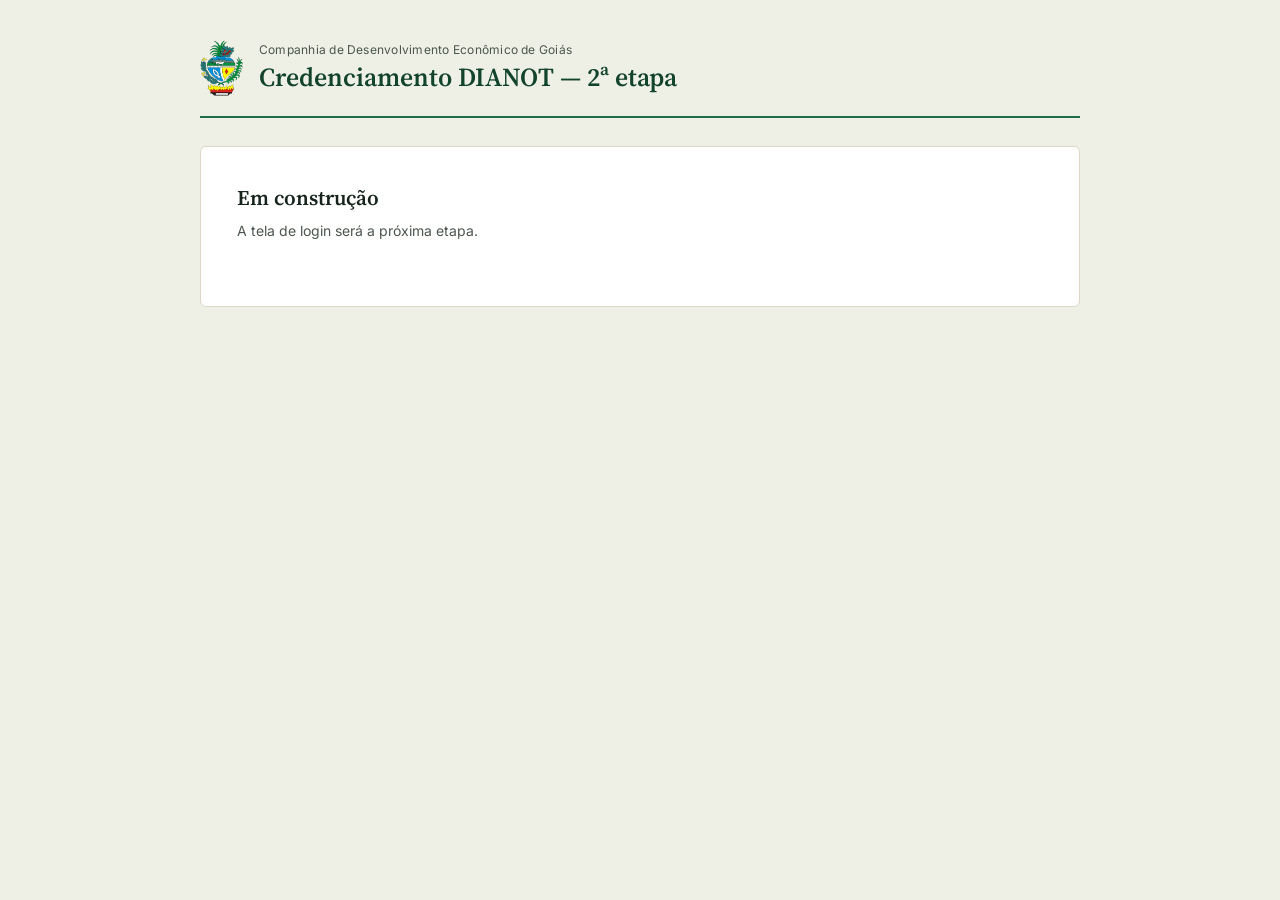
==== frontend/index.html @ d8560cd8 "Base do projeto Credenciamento DIANOT 2ª etapa" ====
<!DOCTYPE html>
<html lang="pt-BR">
<head>
  <meta charset="UTF-8">
  <meta name="viewport" content="width=device-width, initial-scale=1.0">
  <title>Credenciamento DIANOT 2ª etapa — CODEGO</title>
  <link rel="stylesheet" href="css/style.css">
</head>
<body>
  <div class="page">
    <header class="letterhead">
      <a class="letterhead__home" href="index.html"><img class="letterhead__mark" src="assets/brasao_codego.png" alt="CODEGO"></a>
      <div class="letterhead__text">
        <p class="letterhead__org">Companhia de Desenvolvimento Econômico de Goiás</p>
        <h1 class="letterhead__title">Credenciamento DIANOT — 2ª etapa</h1>
      </div>
    </header>
    <main class="card">
      <div class="card__intro">
        <h2 class="card__title">Em construção</h2>
        <p class="card__desc">A tela de login será a próxima etapa.</p>
      </div>
    </main>
  </div>
</body>
</html>
---- frontend/css/style.css ----
@import url('https://fonts.googleapis.com/css2?family=Source+Serif+4:opsz,wght@8..60,500;8..60,600&family=Inter:wght@400;500;600&display=swap');

:root {
  --ink: #16241c;
  --ink-soft: #4b564d;
  --primary: #1f6d46;
  --primary-dark: #12432b;
  --gold: #b4872f;
  --gold-dark: #7c5c1f;
  --paper: #eef0e6;
  --surface: #ffffff;
  --border: #ddd7c8;
  --border-strong: #c7bfa9;
  --danger: #a3271e;
  --radius: 6px;
  --font-serif: "Source Serif 4", Georgia, serif;
  --font-sans: "Inter", -apple-system, BlinkMacSystemFont, "Segoe UI", sans-serif;
}

* {
  box-sizing: border-box;
}

body {
  margin: 0;
  background: var(--paper);
  color: var(--ink);
  font-family: var(--font-sans);
  -webkit-font-smoothing: antialiased;
}

.page {
  max-width: 920px;
  margin: 0 auto;
  padding: 40px 20px 80px;
}

/* Letterhead */

.letterhead {
  display: flex;
  align-items: center;
  gap: 16px;
  padding-bottom: 20px;
  margin-bottom: 28px;
  border-bottom: 2px solid var(--primary);
}

.letterhead__mark {
  flex-shrink: 0;
  height: 56px;
  width: auto;
}

/* Brasão clicável: volta para a tela inicial */
.letterhead__home {
  display: flex;
  flex-shrink: 0;
  border-radius: 4px;
  transition: opacity 0.15s;
}

.letterhead__home:hover {
  opacity: 0.8;
}

.letterhead__home:focus-visible {
  outline: 2px solid var(--primary);
  outline-offset: 4px;
}

.letterhead__org {
  margin: 0 0 2px;
  font-size: 12px;
  letter-spacing: 0.02em;
  color: var(--ink-soft);
}

.letterhead__title {
  margin: 0;
  font-family: var(--font-serif);
  font-weight: 600;
  font-size: 26px;
  color: var(--primary-dark);
}

/* Stepper */

.stepper {
  display: flex;
  list-style: none;
  margin: 0 0 32px;
  padding: 0;
  gap: 4px;
}

.stepper__item {
  flex: 1;
  display: flex;
  align-items: center;
  gap: 8px;
  padding: 10px 4px;
  border-bottom: 3px solid var(--border);
  color: var(--ink-soft);
  font-size: 13px;
}

.stepper__item--current {
  border-bottom-color: var(--primary);
  color: var(--primary-dark);
}

.stepper__index {
  display: inline-flex;
  align-items: center;
  justify-content: center;
  width: 20px;
  height: 20px;
  border-radius: 50%;
  border: 1px solid var(--border-strong);
  font-size: 11px;
  flex-shrink: 0;
}

.stepper__item--current .stepper__index {
  background: var(--primary);
  border-color: var(--primary);
  color: var(--surface);
}

.stepper__item--done {
  border-bottom-color: var(--primary);
  color: var(--primary-dark);
}

.stepper__item--done .stepper__index {
  background: var(--surface);
  border-color: var(--primary);
  color: var(--primary);
}

/* Card */

.card {
  background: var(--surface);
  border: 1px solid var(--border);
  border-radius: var(--radius);
  padding: 36px;
}

.card__title {
  font-family: var(--font-serif);
  font-weight: 600;
  font-size: 21px;
  margin: 0 0 8px;
  color: var(--ink);
}

.card__desc {
  margin: 0 0 28px;
  color: var(--ink-soft);
  font-size: 14px;
  line-height: 1.6;
  max-width: 56ch;
}

/* Form fields */

/* Seções do formulário */

.section-title {
  font-family: var(--font-serif);
  font-weight: 600;
  font-size: 15px;
  color: var(--ink);
  margin: 32px 0 4px;
  padding-top: 20px;
  border-top: 1px solid var(--border);
}

.field + .section-title,
.checkbox-group + .field .section-title {
  margin-top: 32px;
}

.section-desc {
  margin: 0 0 14px;
  font-size: 13px;
  color: var(--ink-soft);
}

/* Select e textarea */

select,
textarea {
  width: 100%;
  padding: 10px 12px;
  font-size: 14px;
  font-family: var(--font-sans);
  color: var(--ink);
  background: var(--surface);
  border: 1px solid var(--border-strong);
  border-radius: var(--radius);
}

select {
  appearance: none;
  background-image: url("data:image/svg+xml;utf8,<svg xmlns='http://www.w3.org/2000/svg' viewBox='0 0 20 20' fill='%234b564d'><path d='M5.25 7.5L10 12.25L14.75 7.5H5.25Z'/></svg>");
  background-repeat: no-repeat;
  background-position: right 12px center;
  padding-right: 36px;
}

textarea {
  resize: vertical;
  min-height: 150px;
  font-family: var(--font-sans);
}

select:focus-visible,
textarea:focus-visible {
  outline: 2px solid var(--primary);
  outline-offset: 1px;
  border-color: var(--primary);
}

/* Checkboxes de solicitações */

.checkbox-group {
  display: flex;
  flex-direction: column;
  gap: 10px;
  margin-bottom: 8px;
}

.checkbox-item {
  display: flex;
  align-items: flex-start;
  gap: 10px;
  font-size: 14px;
  color: var(--ink);
  line-height: 1.5;
  cursor: pointer;
}

.checkbox-item input[type="checkbox"] {
  flex-shrink: 0;
  margin-top: 3px;
  width: 16px;
  height: 16px;
  accent-color: var(--primary);
  cursor: pointer;
}

.field {
  margin-bottom: 20px;
}

.field-row {
  display: grid;
  grid-template-columns: 1fr 1fr;
  gap: 20px;
}

label {
  display: block;
  font-size: 13px;
  font-weight: 500;
  color: var(--ink);
  margin-bottom: 6px;
}

input[type="text"],
input[type="email"],
input[type="tel"],
input[type="number"],
input[type="month"],
input[type="date"] {
  width: 100%;
  padding: 10px 12px;
  font-size: 14px;
  font-family: var(--font-sans);
  color: var(--ink);
  background: var(--surface);
  border: 1px solid var(--border-strong);
  border-radius: var(--radius);
}

input:focus-visible {
  outline: 2px solid var(--primary);
  outline-offset: 1px;
  border-color: var(--primary);
}

.field--invalid input {
  border-color: var(--danger);
}

.field__error {
  margin: 6px 0 0;
  font-size: 12px;
  color: var(--danger);
  min-height: 14px;
}

.field__hint {
  margin: 6px 0 0;
  font-size: 12px;
  font-style: italic;
  color: var(--ink-soft);
}

.field__hint--ok {
  color: var(--primary-dark);
  font-style: normal;
}

.field__hint--warn {
  color: var(--gold-dark);
  font-style: normal;
}

.field__with-toggle {
  display: flex;
  gap: 10px;
  align-items: stretch;
}

.field__with-toggle input {
  flex: 1;
}

.doc-toggle {
  display: flex;
  border: 1px solid var(--border-strong);
  border-radius: var(--radius);
  overflow: hidden;
  flex-shrink: 0;
}

.doc-toggle__btn {
  border: none;
  background: var(--surface);
  color: var(--ink-soft);
  font-family: var(--font-sans);
  font-size: 13px;
  padding: 0 14px;
  cursor: pointer;
}

.doc-toggle__btn.is-active {
  background: var(--primary);
  color: var(--surface);
}

.doc-toggle__btn:focus-visible {
  outline: 2px solid var(--primary);
  outline-offset: -2px;
}

/* Footer / submit */

.card__footer {
  display: flex;
  align-items: center;
  justify-content: space-between;
  gap: 20px;
  margin-top: 32px;
  padding-top: 20px;
  border-top: 1px solid var(--border);
}

.card__footer-note {
  margin: 0;
  font-size: 12px;
  color: var(--ink-soft);
  max-width: 34ch;
}

.btn-primary {
  flex-shrink: 0;
  background: var(--primary);
  color: var(--surface);
  border: none;
  border-radius: var(--radius);
  padding: 12px 22px;
  font-family: var(--font-sans);
  font-size: 14px;
  font-weight: 600;
  cursor: pointer;
  transition: background 0.15s ease;
}

.btn-primary:hover {
  background: var(--primary-dark);
}

.btn-primary:focus-visible {
  outline: 2px solid var(--gold);
  outline-offset: 2px;
}

/* Responsive */

/* Lista de tipos de documento (página inicial) */

.doc-list {
  list-style: none;
  margin: 0;
  padding: 0;
  display: flex;
  flex-direction: column;
  gap: 10px;
}

.doc-list__link {
  display: block;
  padding: 16px 18px;
  border: 1px solid var(--border-strong);
  border-radius: var(--radius);
  text-decoration: none;
  transition: border-color 0.15s ease, background 0.15s ease;
}

.doc-list__link:hover {
  border-color: var(--primary);
  background: #f7f8f4;
}

.doc-list__tag {
  display: block;
  font-size: 12px;
  font-weight: 600;
  color: var(--gold-dark);
  text-transform: uppercase;
  letter-spacing: 0.03em;
  margin-bottom: 4px;
}

.doc-list__title {
  display: block;
  font-family: var(--font-serif);
  font-size: 16px;
  font-weight: 600;
  color: var(--ink);
}

/* Upload de arquivo */

.file-drop {
  display: flex;
  flex-direction: column;
  gap: 8px;
  align-items: flex-start;
  padding: 20px;
  border: 1.5px dashed var(--border-strong);
  border-radius: var(--radius);
  background: var(--paper);
}

.file-drop input[type="file"] {
  font-size: 13px;
  font-family: var(--font-sans);
}

.file-drop__hint {
  font-size: 12px;
  color: var(--ink-soft);
  margin: 0;
}

.file-drop__selected {
  font-size: 13px;
  color: var(--primary-dark);
  font-weight: 600;
  margin: 0;
}

/* Card de protocolo localizado */

.processo-info {
  display: flex;
  justify-content: space-between;
  align-items: center;
  gap: 12px;
  padding: 14px 16px;
  border: 1px solid var(--border);
  border-radius: var(--radius);
  background: var(--paper);
  margin-bottom: 24px;
  font-size: 13px;
}

.processo-info[hidden] {
  display: none;
}

.processo-info__label {
  color: var(--ink-soft);
}

.processo-info__valor {
  font-weight: 600;
  color: var(--ink);
}

.processo-info__status {
  padding: 3px 10px;
  border-radius: 999px;
  font-size: 11px;
  font-weight: 600;
  text-transform: uppercase;
  background: #eef0e6;
  color: var(--ink-soft);
}

.processo-info__status--assinado {
  background: #e3efe8;
  color: var(--primary-dark);
}

/* Recibo eletrônico */

.recibo {
  border: 1px solid var(--border);
  border-radius: var(--radius);
  overflow: hidden;
}

.recibo__cabecalho {
  padding: 18px 22px;
  background: var(--primary);
  color: var(--surface);
}

.recibo__selo {
  font-size: 12px;
  letter-spacing: 0.04em;
  text-transform: uppercase;
  opacity: 0.85;
  margin: 0 0 2px;
}

.recibo__protocolo {
  font-family: var(--font-serif);
  font-size: 20px;
  font-weight: 600;
  margin: 0;
}

.recibo__corpo {
  padding: 20px 22px;
}

.recibo__linha {
  display: flex;
  justify-content: space-between;
  gap: 16px;
  padding: 10px 0;
  border-bottom: 1px solid var(--border);
  font-size: 13px;
}

.recibo__linha:last-of-type {
  border-bottom: none;
}

.recibo__linha-label {
  color: var(--ink-soft);
  flex-shrink: 0;
}

.recibo__linha-valor {
  color: var(--ink);
  font-weight: 600;
  text-align: right;
}

.recibo__declaracao {
  margin: 18px 0 0;
  padding: 14px 16px;
  background: var(--paper);
  border-left: 3px solid var(--gold);
  font-size: 13px;
  line-height: 1.6;
  color: var(--ink);
  font-style: italic;
}

.recibo__arquivos {
  margin: 14px 0 0;
  padding: 0;
  list-style: none;
  font-size: 12px;
  color: var(--ink-soft);
}

.recibo__arquivos li {
  padding: 4px 0;
}

@media print {
  .letterhead, .stepper, .card__intro, form, .card__footer, .feedback__actions {
    display: none !important;
  }
  body {
    background: var(--surface);
  }
  .card {
    border: none;
    padding: 0;
  }
}

/* Mensagens e anexos */

.mensagem-item {
  padding: 14px 16px;
  border: 1px solid var(--border);
  border-radius: var(--radius);
  margin-bottom: 10px;
}

.mensagem-item__cabecalho {
  display: flex;
  justify-content: space-between;
  gap: 10px;
  margin-bottom: 6px;
  font-size: 13px;
}

.mensagem-item__assunto {
  font-weight: 600;
  color: var(--ink);
}

.mensagem-item__data {
  color: var(--ink-soft);
  flex-shrink: 0;
}

.mensagem-item__remetente {
  font-size: 12px;
  color: var(--ink-soft);
  margin: 0 0 8px;
}

.mensagem-item__conteudo {
  font-size: 13px;
  color: var(--ink);
  line-height: 1.5;
  white-space: pre-line;
}

.mensagem-item__anexos {
  margin-top: 8px;
  font-size: 12px;
  color: var(--primary-dark);
}

.mensagem-item__anexos span {
  display: inline-block;
  margin-right: 10px;
}

/* Feedback (sucesso / erro do envio) */

.feedback {
  margin-top: 24px;
  padding: 16px 18px;
  border-radius: var(--radius);
  font-size: 14px;
  line-height: 1.6;
}

.feedback--success {
  background: #eaf3ec;
  border: 1px solid var(--primary);
  color: var(--primary-dark);
}

.feedback--error {
  background: #f7eceb;
  border: 1px solid var(--danger);
  color: var(--danger);
}

.feedback__title {
  font-weight: 600;
  margin: 0 0 6px;
}

.feedback__protocolo {
  font-family: ui-monospace, "SFMono-Regular", Consolas, monospace;
  font-size: 13px;
  color: var(--ink-soft);
  margin: 4px 0 12px;
}

.feedback__actions {
  display: flex;
  flex-wrap: wrap;
  gap: 10px;
}

.feedback__link {
  display: inline-block;
  color: var(--surface);
  background: var(--primary);
  text-decoration: none;
  font-weight: 600;
  font-size: 13px;
  padding: 9px 16px;
  border-radius: var(--radius);
}

.feedback__link:hover {
  background: var(--primary-dark);
}

.feedback__link--secondary {
  background: transparent;
  color: var(--primary-dark);
  border: 1px solid var(--primary);
}

.feedback__link--secondary:hover {
  background: #e3efe8;
}

.feedback__email-status {
  font-size: 13px;
  margin: 8px 0;
}

.feedback__email-status--ok {
  color: var(--primary-dark);
}

.feedback__email-status--warn {
  color: var(--gold-dark);
}

.feedback__email-status code {
  display: block;
  margin-top: 4px;
  font-size: 11px;
  color: var(--danger);
  word-break: break-word;
}

.btn-primary[disabled] {
  opacity: 0.6;
  cursor: not-allowed;
}

@media (max-width: 560px) {
  .field-row {
    grid-template-columns: 1fr;
  }

  .stepper__label {
    display: none;
  }

  .card {
    padding: 24px;
  }

  .card__footer {
    flex-direction: column;
    align-items: stretch;
  }

  .btn-primary {
    width: 100%;
  }
}

@media (prefers-reduced-motion: reduce) {
  .btn-primary {
    transition: none;
  }
}

/* Campos que aparecem/somem conforme uma resposta Sim/Não (MCE) */

.field[hidden] {
  display: none;
}

textarea.textarea--compact {
  min-height: 84px;
}

.field--invalid select,
.field--invalid textarea {
  border-color: var(--danger);
}

/* Linhas de CNAE (Anexo III) */

.cnae-list {
  display: flex;
  flex-direction: column;
  gap: 8px;
  margin-bottom: 4px;
}

.cnae-row {
  display: grid;
  grid-template-columns: 22px 150px 1fr;
  gap: 10px;
  align-items: center;
}

.cnae-row__index {
  font-size: 13px;
  color: var(--ink-soft);
  text-align: right;
}

/* Cronograma Físico da Obra (Anexo V — CFO) */

.cronograma {
  overflow-x: auto;
  border: 1px solid var(--border);
  border-radius: var(--radius);
  margin-bottom: 10px;
}

.cronograma__vazio {
  margin: 0;
  padding: 18px;
  font-size: 13px;
  color: var(--ink-soft);
  text-align: center;
}

.cronograma table {
  border-collapse: collapse;
  font-size: 13px;
  min-width: 100%;
}

.cronograma th,
.cronograma td {
  border-bottom: 1px solid var(--border);
  padding: 6px;
  text-align: center;
  white-space: nowrap;
}

.cronograma th {
  font-weight: 600;
  background: var(--paper);
}

.cronograma th small {
  display: block;
  font-weight: 400;
  color: var(--ink-soft);
}

.cronograma th.cronograma__servico,
.cronograma td.cronograma__servico {
  position: sticky;
  left: 0;
  z-index: 1;
  text-align: left;
  background: var(--surface);
  min-width: 190px;
}

.cronograma th.cronograma__servico {
  background: var(--paper);
}

.cronograma input[type="text"],
.cronograma input[type="number"] {
  padding: 6px 8px;
  font-size: 13px;
}

.cronograma input[type="number"] {
  width: 64px;
  text-align: right;
}

.cronograma__total {
  font-weight: 600;
  min-width: 64px;
}

.cronograma__total--ok {
  color: var(--primary-dark);
}

.cronograma__total--erro {
  color: var(--danger);
}

.btn-secondary {
  background: transparent;
  color: var(--primary);
  border: 1px solid var(--primary);
  border-radius: var(--radius);
  padding: 8px 14px;
  font-family: var(--font-sans);
  font-size: 13px;
  font-weight: 600;
  cursor: pointer;
}

.btn-secondary:hover {
  background: var(--paper);
}

.btn-remover {
  background: none;
  border: none;
  color: var(--danger);
  font-size: 18px;
  line-height: 1;
  cursor: pointer;
  padding: 4px 6px;
}

@media (max-width: 600px) {
  .cnae-row {
    grid-template-columns: 22px 1fr;
  }

  .cnae-row__descricao {
    grid-column: 2;
  }
}

/* Subseções numeradas (MCE) */

.subsection-title {
  font-size: 14px;
  font-weight: 600;
  color: var(--primary-dark);
  margin: 22px 0 10px;
}
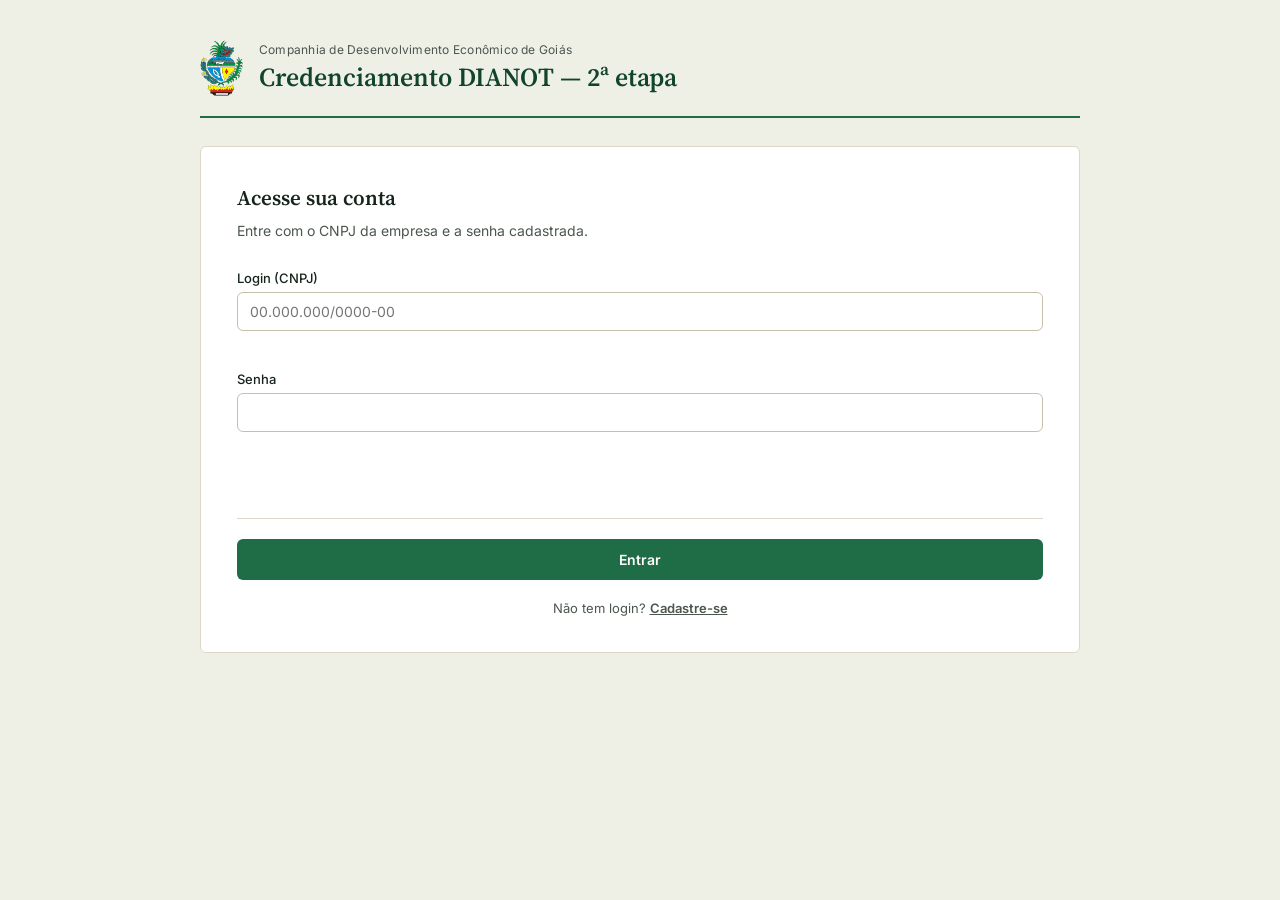
==== commit fa9979fe: "telas de login e cadastro com JWT e reCAPTCHA" ====
--- a/frontend/index.html
+++ b/frontend/index.html
@@ -3,13 +3,14 @@
 <head>
   <meta charset="UTF-8">
   <meta name="viewport" content="width=device-width, initial-scale=1.0">
-  <title>Credenciamento DIANOT 2ª etapa — CODEGO</title>
+  <title>Entrar — Credenciamento DIANOT</title>
   <link rel="stylesheet" href="css/style.css">
+  <script src="js/config.js"></script>
 </head>
 <body>
   <div class="page">
     <header class="letterhead">
-      <a class="letterhead__home" href="index.html"><img class="letterhead__mark" src="assets/brasao_codego.png" alt="CODEGO"></a>
+      <a class="letterhead__home" href="index.html" title="Voltar para a tela inicial"><img class="letterhead__mark" src="assets/brasao_codego.png" alt="CODEGO"></a>
       <div class="letterhead__text">
         <p class="letterhead__org">Companhia de Desenvolvimento Econômico de Goiás</p>
         <h1 class="letterhead__title">Credenciamento DIANOT — 2ª etapa</h1>
@@ -17,10 +18,38 @@
     </header>
     <main class="card">
       <div class="card__intro">
-        <h2 class="card__title">Em construção</h2>
-        <p class="card__desc">A tela de login será a próxima etapa.</p>
+        <h2 class="card__title">Acesse sua conta</h2>
+        <p class="card__desc">Entre com o CNPJ da empresa e a senha cadastrada.</p>
       </div>
+
+      <form id="form-login" novalidate>
+        <div class="field">
+          <label for="cnpj">Login (CNPJ)</label>
+          <input type="text" id="cnpj" name="cnpj" inputmode="numeric" autocomplete="username" maxlength="18" placeholder="00.000.000/0000-00">
+          <p class="field__error" data-error-for="cnpj"></p>
+        </div>
+
+        <div class="field">
+          <label for="senha">Senha</label>
+          <input type="password" id="senha" name="senha" autocomplete="current-password" maxlength="72">
+          <p class="field__error" data-error-for="senha"></p>
+        </div>
+
+        <div class="field">
+          <div id="recaptcha"></div>
+          <p class="field__error" data-error-for="recaptcha"></p>
+        </div>
+
+        <div class="feedback feedback--error" id="feedback" hidden></div>
+
+        <div class="card__footer card__footer--stack">
+          <button type="submit" class="btn-primary" id="btn-enviar">Entrar</button>
+          <p class="card__footer-note">Não tem login? <a href="cadastro.html">Cadastre-se</a></p>
+        </div>
+      </form>
     </main>
   </div>
+  <script src="js/auth.js"></script>
+  <script>CodegoAuth.iniciarLogin();</script>
 </body>
 </html>
--- a/frontend/css/style.css
+++ b/frontend/css/style.css
@@ -272,6 +272,7 @@
 
 input[type="text"],
 input[type="email"],
+input[type="password"],
 input[type="tel"],
 input[type="number"],
 input[type="month"],
@@ -944,3 +945,10 @@
   color: var(--primary-dark);
   margin: 22px 0 10px;
 }
+
+/* Links dentro do rodapé do card (login/cadastro) */
+.card__footer-note a { color: inherit; font-weight: 600; }
+
+/* Rodapé empilhado: botão em cima, link embaixo (tela de login) */
+.card__footer--stack { flex-direction: column; align-items: stretch; text-align: center; }
+.card__footer--stack .card__footer-note { max-width: none; font-size: 13px; }
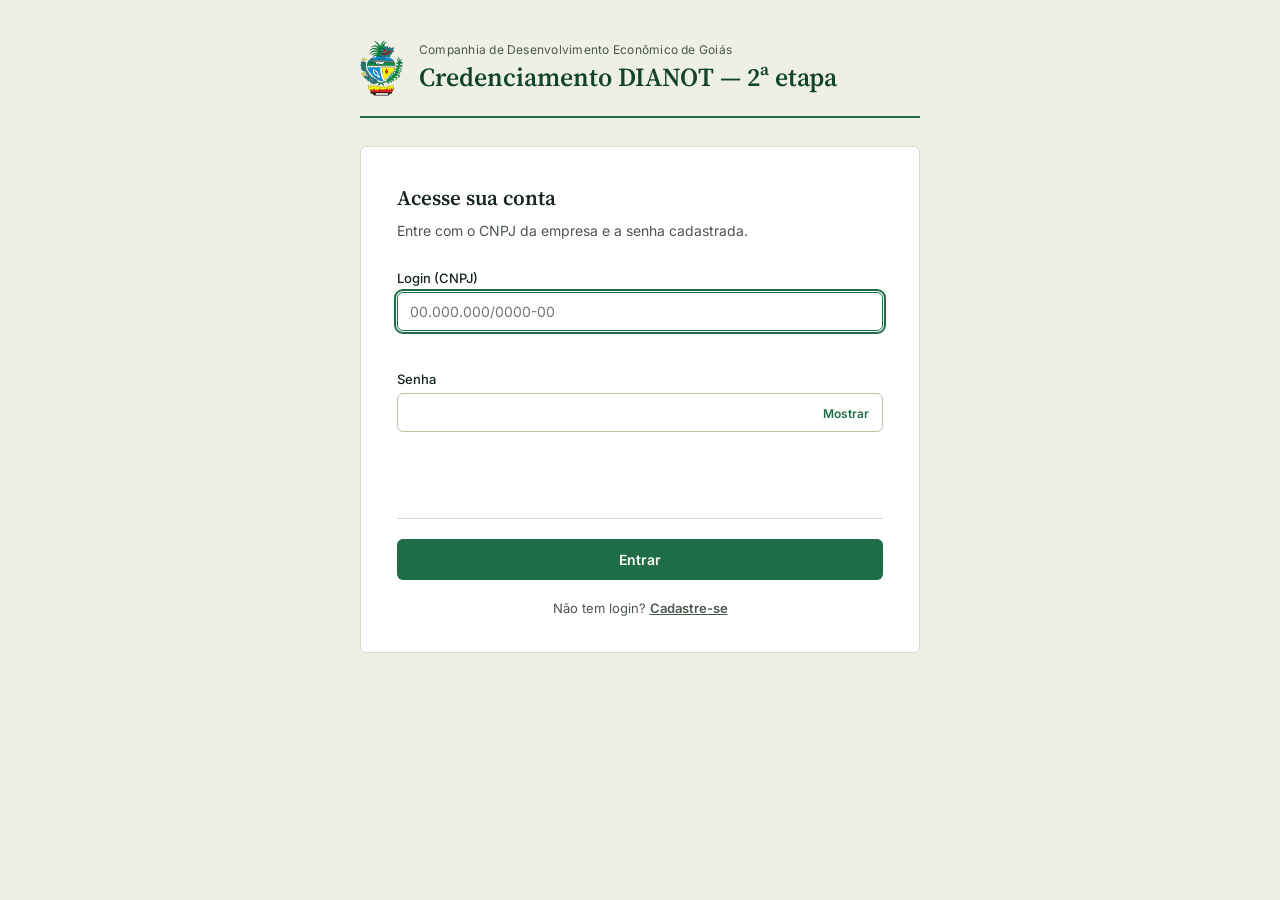
==== commit 24454f99: "melhorias de UX nas telas de login, cadastro e formulário - erros por campo destacados (borda, aria-" ====
--- a/frontend/index.html
+++ b/frontend/index.html
@@ -16,7 +16,7 @@
         <h1 class="letterhead__title">Credenciamento DIANOT — 2ª etapa</h1>
       </div>
     </header>
-    <main class="card">
+    <main class="card card--narrow">
       <div class="card__intro">
         <h2 class="card__title">Acesse sua conta</h2>
         <p class="card__desc">Entre com o CNPJ da empresa e a senha cadastrada.</p>
@@ -25,7 +25,7 @@
       <form id="form-login" novalidate>
         <div class="field">
           <label for="cnpj">Login (CNPJ)</label>
-          <input type="text" id="cnpj" name="cnpj" inputmode="numeric" autocomplete="username" maxlength="18" placeholder="00.000.000/0000-00">
+          <input type="text" id="cnpj" name="cnpj" inputmode="numeric" autocomplete="username" maxlength="18" placeholder="00.000.000/0000-00" autofocus>
           <p class="field__error" data-error-for="cnpj"></p>
         </div>
 
@@ -40,7 +40,7 @@
           <p class="field__error" data-error-for="recaptcha"></p>
         </div>
 
-        <div class="feedback feedback--error" id="feedback" hidden></div>
+        <div class="feedback feedback--error" id="feedback" role="alert" hidden></div>
 
         <div class="card__footer card__footer--stack">
           <button type="submit" class="btn-primary" id="btn-enviar">Entrar</button>
@@ -49,6 +49,7 @@
       </form>
     </main>
   </div>
+  <script src="js/form.js"></script>
   <script src="js/auth.js"></script>
   <script>CodegoAuth.iniciarLogin();</script>
 </body>
--- a/frontend/css/style.css
+++ b/frontend/css/style.css
@@ -952,3 +952,159 @@
 /* Rodapé empilhado: botão em cima, link embaixo (tela de login) */
 .card__footer--stack { flex-direction: column; align-items: stretch; text-align: center; }
 .card__footer--stack .card__footer-note { max-width: none; font-size: 13px; }
+
+/* ------------------------------------------------------------------ */
+/* Interação: resposta ao toque, estados e mensagens                   */
+/* ------------------------------------------------------------------ */
+
+:root {
+  --ease-out: cubic-bezier(0.23, 1, 0.32, 1);
+}
+
+/* Login e cadastro: página estreita (formulário curto, leitura direta) */
+.page:has(.card--narrow) {
+  max-width: 600px;
+}
+
+/* Campos: troca de borda suave; somente leitura com cara de não editável */
+input,
+select,
+textarea {
+  transition: border-color 150ms ease;
+}
+
+input[readonly] {
+  background: var(--paper);
+  color: var(--ink-soft);
+  cursor: default;
+}
+
+.field--invalid input:focus-visible,
+.field--invalid select:focus-visible,
+.field--invalid textarea:focus-visible {
+  outline-color: var(--danger);
+  border-color: var(--danger);
+}
+
+/* Botões: afundam levemente ao clicar (confirma que o clique foi recebido) */
+.btn-primary,
+.btn-secondary,
+.feedback__link,
+.doc-toggle__btn {
+  transition: transform 160ms var(--ease-out), background-color 150ms ease, color 150ms ease;
+}
+
+.btn-primary:active:not(:disabled),
+.btn-secondary:active:not(:disabled),
+.feedback__link:active {
+  transform: scale(0.97);
+}
+
+.doc-list__link {
+  transition: transform 160ms var(--ease-out), border-color 150ms ease, background-color 150ms ease;
+}
+
+.doc-list__link:active {
+  transform: scale(0.99);
+}
+
+.btn-secondary:focus-visible {
+  outline: 2px solid var(--gold);
+  outline-offset: 2px;
+}
+
+/* Botão ocupado ("Entrando…", "Salvando…"): continua legível e mostra que está trabalhando */
+.btn-primary[aria-busy="true"] {
+  opacity: 0.85;
+  cursor: progress;
+}
+
+.btn-primary[aria-busy="true"]::before {
+  content: "";
+  display: inline-block;
+  width: 12px;
+  height: 12px;
+  margin-right: 8px;
+  vertical-align: -1px;
+  border: 2px solid currentColor;
+  border-right-color: transparent;
+  border-radius: 50%;
+  animation: girar 600ms linear infinite;
+}
+
+@keyframes girar {
+  to {
+    transform: rotate(360deg);
+  }
+}
+
+/* Mensagens surgem com um leve deslize em vez de "pular" na tela */
+.feedback,
+#aviso-link {
+  transition: opacity 200ms var(--ease-out), transform 200ms var(--ease-out);
+}
+
+@starting-style {
+  .feedback,
+  #aviso-link {
+    opacity: 0;
+    transform: translateY(-4px);
+  }
+}
+
+/* Mostrar/ocultar senha */
+.field__password {
+  position: relative;
+}
+
+.field__password input {
+  padding-right: 80px;
+}
+
+.field__password-toggle {
+  position: absolute;
+  top: 50%;
+  right: 6px;
+  transform: translateY(-50%);
+  padding: 6px 8px;
+  border: none;
+  border-radius: 4px;
+  background: none;
+  color: var(--primary);
+  font-family: var(--font-sans);
+  font-size: 12px;
+  font-weight: 600;
+  cursor: pointer;
+  transition: background-color 150ms ease;
+}
+
+@media (hover: hover) and (pointer: fine) {
+  .field__password-toggle:hover {
+    background: var(--paper);
+  }
+}
+
+.field__password-toggle:focus-visible {
+  outline: 2px solid var(--primary);
+  outline-offset: 0;
+}
+
+@media (prefers-reduced-motion: reduce) {
+  .btn-primary:active:not(:disabled),
+  .btn-secondary:active:not(:disabled),
+  .feedback__link:active,
+  .doc-list__link:active {
+    transform: none;
+  }
+
+  .btn-primary[aria-busy="true"]::before {
+    animation-duration: 1.5s;
+  }
+
+  @starting-style {
+    .feedback,
+    #aviso-link {
+      transform: none;
+    }
+  }
+}
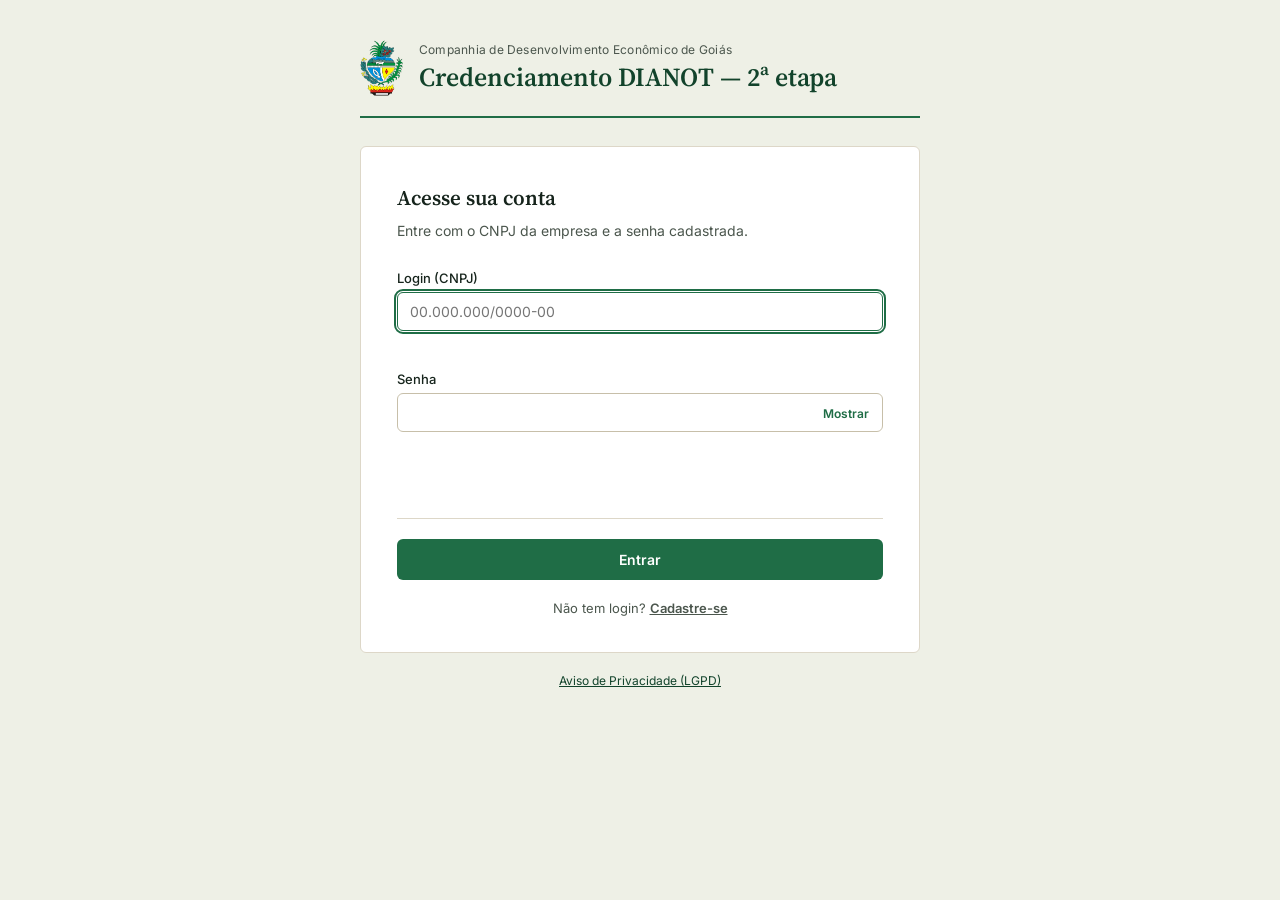
==== commit baf3ac42: "LGPD, ciência nos anexos, documentação complementar e página direta nos anexos - Aviso de Privacidad" ====
--- a/frontend/index.html
+++ b/frontend/index.html
@@ -48,9 +48,10 @@
         </div>
       </form>
     </main>
+    <p class="rodape-lgpd"><a href="privacidade.html" target="_blank" rel="noopener">Aviso de Privacidade (LGPD)</a></p>
   </div>
   <script src="js/form.js"></script>
   <script src="js/auth.js"></script>
-  <script>CodegoAuth.iniciarLogin();</script>
+  <script src="js/iniciar-login.js"></script>
 </body>
 </html>
--- a/frontend/css/style.css
+++ b/frontend/css/style.css
@@ -1039,14 +1039,12 @@
 }
 
 /* Mensagens surgem com um leve deslize em vez de "pular" na tela */
-.feedback,
-#aviso-link {
+.feedback {
   transition: opacity 200ms var(--ease-out), transform 200ms var(--ease-out);
 }
 
 @starting-style {
-  .feedback,
-  #aviso-link {
+  .feedback {
     opacity: 0;
     transform: translateY(-4px);
   }
@@ -1102,9 +1100,1223 @@
   }
 
   @starting-style {
-    .feedback,
-    #aviso-link {
+    .feedback {
       transform: none;
     }
   }
 }
+
+/* ------------------------------------------------------------------ */
+/* Documentos do Anexo II (upload)                                     */
+/* ------------------------------------------------------------------ */
+
+.visualmente-oculto {
+  position: absolute;
+  width: 1px;
+  height: 1px;
+  margin: -1px;
+  padding: 0;
+  overflow: hidden;
+  clip: rect(0 0 0 0);
+  white-space: nowrap;
+  border: 0;
+}
+
+.doc-uploads {
+  display: flex;
+  flex-direction: column;
+  gap: 4px;
+}
+
+.doc-upload__rotulo {
+  margin: 0 0 8px;
+  font-size: 13px;
+  font-weight: 500;
+  line-height: 1.5;
+  color: var(--ink);
+}
+
+.doc-upload__opcional {
+  display: inline-block;
+  padding: 1px 8px;
+  border-radius: 999px;
+  background: var(--paper);
+  color: var(--ink-soft);
+  font-size: 11px;
+  font-weight: 600;
+  vertical-align: 1px;
+}
+
+.doc-upload__arquivos {
+  list-style: none;
+  margin: 0 0 8px;
+  padding: 0;
+  display: flex;
+  flex-direction: column;
+  gap: 6px;
+}
+
+.doc-upload__arquivo {
+  display: flex;
+  align-items: center;
+  gap: 12px;
+  padding: 8px 12px;
+  border: 1px solid var(--border);
+  border-left: 3px solid var(--primary);
+  border-radius: var(--radius);
+  font-size: 13px;
+}
+
+.doc-upload__nome {
+  flex: 1;
+  min-width: 0;
+  overflow: hidden;
+  text-overflow: ellipsis;
+  white-space: nowrap;
+  padding: 0;
+  border: none;
+  background: none;
+  color: var(--primary-dark);
+  font: inherit;
+  font-weight: 600;
+  text-align: left;
+  text-decoration: underline;
+  text-underline-offset: 2px;
+  cursor: pointer;
+}
+
+.doc-upload__tamanho {
+  flex-shrink: 0;
+  color: var(--ink-soft);
+  font-size: 12px;
+}
+
+.doc-upload__remover {
+  flex-shrink: 0;
+  padding: 4px 8px;
+  border: none;
+  border-radius: 4px;
+  background: none;
+  color: var(--danger);
+  font-family: var(--font-sans);
+  font-size: 12px;
+  font-weight: 600;
+  cursor: pointer;
+  transition: background-color 150ms ease;
+}
+
+.doc-upload__nome:focus-visible,
+.doc-upload__remover:focus-visible {
+  outline: 2px solid var(--primary);
+  outline-offset: 2px;
+}
+
+.doc-upload__zona {
+  display: flex;
+  align-items: center;
+  gap: 10px;
+  margin: 0;
+  padding: 14px 16px;
+  border: 1.5px dashed var(--border-strong);
+  border-radius: var(--radius);
+  background: var(--paper);
+  font-weight: 400;
+  cursor: pointer;
+  transition: border-color 150ms ease, background-color 150ms ease;
+}
+
+.doc-upload__zona[hidden] {
+  display: none;
+}
+
+.doc-upload__acao {
+  padding: 7px 12px;
+  border: 1px solid var(--primary);
+  border-radius: var(--radius);
+  background: var(--surface);
+  color: var(--primary);
+  font-size: 13px;
+  font-weight: 600;
+  transition: transform 160ms var(--ease-out);
+}
+
+.doc-upload__zona:active .doc-upload__acao {
+  transform: scale(0.97);
+}
+
+.doc-upload__dica {
+  color: var(--ink-soft);
+  font-size: 12px;
+}
+
+.doc-upload__zona:focus-within {
+  outline: 2px solid var(--primary);
+  outline-offset: 1px;
+}
+
+.doc-upload__zona.is-arrastando {
+  border-color: var(--primary);
+  background: #e3efe8;
+}
+
+@media (hover: hover) and (pointer: fine) {
+  .doc-upload__zona:hover {
+    border-color: var(--primary);
+  }
+
+  .doc-upload__remover:hover {
+    background: #f7eceb;
+  }
+}
+
+.field--invalid .doc-upload__zona {
+  border-color: var(--danger);
+}
+
+.doc-upload__progresso {
+  padding: 12px 16px;
+  border: 1px solid var(--border);
+  border-radius: var(--radius);
+  background: var(--surface);
+}
+
+.doc-upload__progresso[hidden] {
+  display: none;
+}
+
+.doc-upload__barra {
+  height: 4px;
+  margin-bottom: 8px;
+  border-radius: 2px;
+  background: var(--primary);
+  transform: scaleX(0);
+  transform-origin: left;
+  transition: transform 150ms linear;
+}
+
+.doc-upload__status {
+  font-size: 12px;
+  color: var(--ink-soft);
+}
+
+@media (max-width: 560px) {
+  .doc-upload__dica {
+    display: none;
+  }
+}
+
+@media (prefers-reduced-motion: reduce) {
+  .doc-upload__zona:active .doc-upload__acao {
+    transform: none;
+  }
+}
+
+/* ------------------------------------------------------------------ */
+/* Declaração de compromisso (aceite no formulário)                    */
+/* ------------------------------------------------------------------ */
+
+/* O título (.section-title) já traz a linha que separa do bloco anterior */
+.declaracao .section-title {
+  margin-bottom: 16px;
+}
+
+.field__sufixo {
+  display: flex;
+  align-items: center;
+  gap: 8px;
+  max-width: 120px;
+}
+
+.field__sufixo span {
+  font-size: 14px;
+  color: var(--ink-soft);
+}
+
+.declaracao__texto {
+  margin: 8px 0 20px;
+  padding: 24px 28px;
+  border: 1px solid var(--border);
+  border-left: 3px solid var(--gold);
+  border-radius: var(--radius);
+  background: #fbfbf8;
+  font-family: var(--font-serif);
+  font-size: 15px;
+  line-height: 1.7;
+  color: var(--ink);
+}
+
+.declaracao__texto p {
+  margin: 0 0 14px;
+  text-align: justify;
+  hyphens: auto;
+}
+
+.declaracao__texto p:last-child {
+  margin-bottom: 0;
+}
+
+.declaracao__destinatario {
+  text-align: left !important;
+}
+
+.declaracao__texto strong {
+  font-weight: 600;
+  color: var(--primary-dark);
+}
+
+/* Dados preenchidos (nome, CNPJ, cidade etc.) em caixa alta, para dar destaque.
+   Datas e a frase de assinatura eletrônica ficam como estão. */
+.declaracao__texto [data-decl]:not([data-decl^="data"]):not([data-decl^="assinado"]) {
+  text-transform: uppercase;
+}
+
+/* Lacuna ainda não preenchida: mostra o traço, como no papel */
+.declaracao__texto [data-decl].is-vazio {
+  color: var(--ink-soft);
+  font-weight: 400;
+}
+
+.declaracao__local {
+  margin-top: 20px !important;
+  text-align: right !important;
+}
+
+.declaracao__assinatura,
+.declaracao__declarante {
+  text-align: center !important;
+  font-family: var(--font-sans);
+  font-size: 13px;
+  line-height: 1.6;
+}
+
+.declaracao__assinatura {
+  margin-top: 28px !important;
+  padding-top: 10px;
+  border-top: 1px solid var(--border-strong);
+  max-width: 360px;
+  margin-left: auto;
+  margin-right: auto;
+}
+
+.declaracao__assinado {
+  color: var(--primary-dark);
+  font-size: 12px;
+}
+
+.field--invalid .checkbox-item {
+  color: var(--danger);
+}
+
+@media (max-width: 560px) {
+  .declaracao__texto {
+    padding: 18px 16px;
+    font-size: 14px;
+    text-align: left;
+  }
+
+  .declaracao__texto p {
+    text-align: left;
+  }
+}
+
+.field-row--cidade-uf {
+  grid-template-columns: 1fr 120px;
+}
+
+.declaracao__texto .declaracao__lista {
+  text-align: left;
+}
+
+.declaracao__texto .declaracao__assinatura {
+  margin: 28px auto 14px;
+}
+
+.ciencia {
+  border: 0;
+  margin: 0 0 8px;
+  padding: 0;
+  display: flex;
+  flex-wrap: wrap;
+  gap: 12px 28px;
+}
+
+.ciencia__opcao {
+  display: inline-flex;
+  align-items: center;
+  gap: 8px;
+  font-weight: 600;
+  cursor: pointer;
+}
+
+.ciencia__opcao input {
+  width: 18px;
+  height: 18px;
+  accent-color: var(--green-700, #1f6f4a);
+}
+
+.ciencia .field__hint,
+.ciencia .field__error {
+  flex-basis: 100%;
+  margin: 0;
+}
+
+/* Sessão no cabeçalho: empresa logada + Sair */
+.letterhead__text {
+  min-width: 0; /* o título quebra linha em vez de empurrar o "Sair" para fora */
+}
+
+.letterhead__sessao {
+  display: flex;
+  align-items: center;
+  gap: 12px;
+  flex-shrink: 0;
+  margin-left: auto;
+}
+
+.letterhead__empresa {
+  max-width: 260px;
+  overflow: hidden;
+  text-overflow: ellipsis;
+  white-space: nowrap;
+  font-size: 13px;
+  color: var(--ink-soft);
+}
+
+.letterhead__sair {
+  flex-shrink: 0;
+  padding: 7px 14px;
+  border: 1px solid var(--primary);
+  border-radius: var(--radius);
+  color: var(--primary);
+  font-size: 13px;
+  font-weight: 600;
+  text-decoration: none;
+  transition: transform 160ms var(--ease-out), background-color 150ms ease;
+}
+
+.letterhead__sair:active {
+  transform: scale(0.97);
+}
+
+.letterhead__sair:focus-visible {
+  outline: 2px solid var(--gold);
+  outline-offset: 2px;
+}
+
+@media (hover: hover) and (pointer: fine) {
+  .letterhead__sair:hover {
+    background: var(--paper);
+  }
+}
+
+@media (max-width: 720px) {
+  .letterhead__empresa {
+    display: none;
+  }
+}
+
+@media (max-width: 480px) {
+  .letterhead {
+    gap: 12px;
+  }
+
+  .letterhead__mark {
+    height: 44px;
+  }
+
+  .letterhead__title {
+    font-size: 20px;
+  }
+}
+
+@media (prefers-reduced-motion: reduce) {
+  .letterhead__sair:active {
+    transform: none;
+  }
+}
+
+/* Cidade / UF / CEP numa linha (EVTF) */
+.field-row--tres {
+  grid-template-columns: 1fr 100px 150px;
+}
+
+@media (max-width: 560px) {
+  .field-row--tres {
+    grid-template-columns: 1fr 100px;
+  }
+
+  .field-row--tres .field:last-child {
+    grid-column: 1 / -1;
+  }
+}
+
+/* Incisos com tela própria (XI, XII, XIII) dentro do formulário */
+.inciso-link {
+  margin: 28px 0 8px;
+}
+
+/* Cronograma logo abaixo do título do Anexo VI, antes dos campos da declaração */
+.inciso-link--topo {
+  margin: 0 0 24px;
+}
+
+.inciso-link--separado {
+  margin-top: 32px;
+  padding-top: 24px;
+  border-top: 1px solid var(--border);
+}
+
+.inciso-link .doc-list__link {
+  position: relative;
+  padding-right: 120px;
+}
+
+.inciso-link .doc-list__link::after {
+  content: "Abrir →";
+  position: absolute;
+  right: 18px;
+  bottom: 16px;
+  font-size: 13px;
+  font-weight: 600;
+  color: var(--primary);
+}
+
+.inciso-link__status {
+  position: absolute;
+  top: 14px;
+  right: 18px;
+  padding: 2px 10px;
+  border-radius: 999px;
+  font-size: 11px;
+  font-weight: 600;
+  text-transform: uppercase;
+}
+
+.inciso-link__status:empty {
+  display: none;
+}
+
+.inciso-link__status.is-pendente {
+  background: #f6eedc;
+  color: var(--gold-dark);
+}
+
+.inciso-link__status.is-ok {
+  background: #e3efe8;
+  color: var(--primary-dark);
+}
+
+@media (max-width: 560px) {
+  .inciso-link .doc-list__link {
+    padding-right: 18px;
+    padding-bottom: 40px;
+  }
+}
+
+/* Página aberta no painel do formulário (classe posta por js/config.js) */
+.embutida body {
+  background: transparent;
+  display: flow-root; /* margens do conteúdo ficam dentro do body, que é o que o painel mede */
+}
+
+.embutida .letterhead,
+.embutida .card__title,
+.embutida .card__footer a[href="home.html"] {
+  display: none;
+}
+
+.embutida .page {
+  max-width: none;
+  padding: 0;
+}
+
+.embutida .card {
+  border: none;
+  border-radius: 0;
+  padding: 0;
+  background: transparent;
+}
+
+/* Painel do inciso dentro do formulário */
+.inciso-link__botao {
+  width: 100%;
+  background: var(--surface);
+  font: inherit;
+  text-align: left;
+  cursor: pointer;
+}
+
+.inciso-link .inciso-link__botao::after {
+  content: "Preencher ▾";
+}
+
+.inciso-link .inciso-link__botao[aria-expanded="true"]::after {
+  content: "Fechar ▴";
+}
+
+.inciso-link__botao[aria-expanded="true"] {
+  border-color: var(--primary);
+  border-bottom-left-radius: 0;
+  border-bottom-right-radius: 0;
+}
+
+.inciso-link__botao:focus-visible {
+  outline: 2px solid var(--primary);
+  outline-offset: 2px;
+}
+
+.inciso-painel {
+  padding: 24px;
+  border: 1px solid var(--primary);
+  border-top: none;
+  border-radius: 0 0 var(--radius) var(--radius);
+  background: #fbfbf8;
+}
+
+.inciso-painel[hidden] {
+  display: none;
+}
+
+.inciso-painel iframe {
+  display: block;
+  width: 100%;
+  min-height: 200px;
+  border: 0;
+}
+
+@media (max-width: 560px) {
+  .inciso-painel {
+    padding: 16px 12px;
+  }
+}
+
+/* Formulário logo abaixo do título "Ou preencha o formulário…": a primeira
+   seção dele não repete a linha divisória do título. */
+.section-title--formulario ~ form > .section-title:first-child {
+  margin-top: 8px;
+  padding-top: 0;
+  border-top: none;
+}
+
+.envio-final {
+  margin-top: 8px;
+}
+
+.envio-final__pendencias {
+  margin: 4px 0 14px;
+  padding-left: 20px;
+  font-size: 14px;
+  color: var(--ink-soft);
+}
+
+.envio-final__pendencias li {
+  margin-bottom: 4px;
+}
+
+/* Indicador do salvamento automático do formulário principal */
+.autosalvar {
+  position: fixed;
+  right: 16px;
+  bottom: 16px;
+  z-index: 10;
+  max-width: min(360px, calc(100vw - 32px));
+  margin: 0;
+  padding: 8px 14px;
+  border: 1px solid var(--border);
+  border-radius: 999px;
+  background: var(--surface);
+  box-shadow: 0 4px 16px rgba(22, 36, 28, 0.12);
+  font-size: 12px;
+  color: var(--ink-soft);
+  transition: opacity 200ms var(--ease-out), transform 200ms var(--ease-out);
+}
+
+@starting-style {
+  .autosalvar {
+    opacity: 0;
+    transform: translateY(6px);
+  }
+}
+
+.autosalvar--ok {
+  color: var(--primary-dark);
+}
+
+.autosalvar--rascunho {
+  color: var(--gold-dark);
+}
+
+.autosalvar--erro {
+  color: var(--danger);
+  border-color: var(--danger);
+}
+
+@media (prefers-reduced-motion: reduce) {
+  @starting-style {
+    .autosalvar {
+      transform: none;
+    }
+  }
+}
+
+.nota-autosalvar {
+  margin: 28px 0 0;
+  font-size: 12px;
+  color: var(--ink-soft);
+  text-align: center;
+}
+
+/* Anexo II: painel com a imagem da listagem oficial */
+.inciso-link--lista {
+  margin: 0;
+}
+
+.inciso-link .inciso-link__botao--ver::after {
+  content: "Ver ▾";
+}
+
+.inciso-link .inciso-link__botao--ver[aria-expanded="true"]::after {
+  content: "Fechar ▴";
+}
+
+.anexo-imagem {
+  display: block;
+  width: 100%;
+  height: auto;
+  border: 1px solid var(--border);
+  border-radius: 4px;
+  background: var(--surface);
+}
+
+.anexo-imagem + .anexo-imagem {
+  margin-top: 12px;
+}
+
+/* Aviso de Privacidade (privacidade.html) */
+.texto-legal p,
+.texto-legal li {
+  font-size: 14px;
+  line-height: 1.6;
+  color: var(--ink);
+}
+
+.texto-legal ul {
+  margin: 0 0 12px;
+  padding-left: 20px;
+}
+
+.texto-legal li + li {
+  margin-top: 4px;
+}
+
+.texto-legal a {
+  color: var(--primary-dark);
+}
+
+/* Link para o Aviso de Privacidade no rodapé das telas */
+.rodape-lgpd {
+  margin: 20px 0 0;
+  text-align: center;
+  font-size: 12px;
+  color: var(--ink-soft);
+}
+
+.rodape-lgpd a {
+  color: var(--primary-dark);
+}
+
+/* "Declaro que li e tenho ciência do Anexo ..." no fim dos anexos só de leitura */
+.ciencia-anexo {
+  margin-top: 18px;
+  padding: 12px 14px;
+  border: 1px solid var(--border);
+  border-radius: var(--radius);
+  background: var(--surface);
+}
+
+.anexo-imagem[hidden] {
+  display: none;
+}
+
+/* Anterior / Página X de Y / Próxima, embaixo da página do anexo */
+.anexo-paginacao {
+  display: flex;
+  align-items: center;
+  justify-content: space-between;
+  gap: 12px;
+  margin-top: 12px;
+}
+
+.anexo-paginacao__indicador {
+  display: flex;
+  align-items: center;
+  gap: 6px;
+  font-size: 13px;
+  color: var(--ink-soft);
+}
+
+.anexo-paginacao .anexo-paginacao__numero {
+  width: 64px;
+  padding: 6px 8px;
+  text-align: center;
+}
+
+.anexo-paginacao .btn-secondary:disabled {
+  opacity: 0.4;
+  cursor: default;
+}
+
+.anexo-imagem__fonte {
+  margin: 10px 0 0;
+  font-size: 13px;
+}
+
+.anexo-imagem__fonte a {
+  color: var(--primary-dark);
+  font-weight: 600;
+}
+
+/* "Fechar" no fim de cada painel (Anexo II e incisos XI, XII e XIII) */
+.inciso-painel__fechar {
+  display: block;
+  margin: 20px 0 0 auto;
+  padding: 8px 14px;
+  border: 1px solid var(--primary);
+  border-radius: var(--radius);
+  background: var(--surface);
+  color: var(--primary);
+  font-family: var(--font-sans);
+  font-size: 13px;
+  font-weight: 600;
+  cursor: pointer;
+  transition: transform 160ms var(--ease-out), background-color 150ms ease;
+}
+
+.inciso-painel__fechar:active {
+  transform: scale(0.97);
+}
+
+.inciso-painel__fechar:focus-visible {
+  outline: 2px solid var(--gold);
+  outline-offset: 2px;
+}
+
+@media (hover: hover) and (pointer: fine) {
+  .inciso-painel__fechar:hover {
+    background: var(--paper);
+  }
+}
+
+@media (prefers-reduced-motion: reduce) {
+  .inciso-painel__fechar:active {
+    transform: none;
+  }
+}
+
+/* ------------------------------------------------------------------ */
+/* Tela da equipe da CODEGO (equipe.html)                              */
+/* ------------------------------------------------------------------ */
+
+.page--equipe {
+  max-width: 1120px;
+}
+
+.form-equipe-login {
+  max-width: 420px;
+}
+
+.painel-filtros {
+  display: flex;
+  flex-wrap: wrap;
+  gap: 8px;
+  margin-bottom: 16px;
+}
+
+.painel-filtro {
+  display: inline-flex;
+  align-items: center;
+  gap: 8px;
+  padding: 8px 14px;
+  border: 1px solid var(--border-strong);
+  border-radius: 999px;
+  background: var(--surface);
+  color: var(--ink-soft);
+  font-family: var(--font-sans);
+  font-size: 13px;
+  cursor: pointer;
+  transition: transform 160ms var(--ease-out), background-color 150ms ease, border-color 150ms ease;
+}
+
+.painel-filtro strong {
+  color: var(--ink);
+}
+
+.painel-filtro:active {
+  transform: scale(0.97);
+}
+
+.painel-filtro.is-ativo {
+  border-color: var(--primary);
+  background: #e3efe8;
+  color: var(--primary-dark);
+}
+
+.painel-filtro:focus-visible {
+  outline: 2px solid var(--gold);
+  outline-offset: 2px;
+}
+
+.painel-barra {
+  display: flex;
+  gap: 10px;
+  align-items: flex-start;
+}
+
+.painel-busca {
+  flex: 1;
+  margin-bottom: 0;
+}
+
+.painel-busca input[type="search"] {
+  width: 100%;
+  padding: 10px 12px;
+  font-size: 14px;
+  font-family: var(--font-sans);
+  border: 1px solid var(--border-strong);
+  border-radius: var(--radius);
+}
+
+.painel-tabela-wrap {
+  margin-top: 8px;
+  border: 1px solid var(--border);
+  border-radius: var(--radius);
+  overflow: hidden;
+}
+
+.painel-tabela {
+  width: 100%;
+  border-collapse: collapse;
+  font-size: 13px;
+}
+
+.painel-tabela th {
+  padding: 10px 12px;
+  background: var(--paper);
+  text-align: left;
+  font-weight: 600;
+  color: var(--ink-soft);
+  border-bottom: 1px solid var(--border);
+}
+
+.painel-tabela td {
+  padding: 12px;
+  vertical-align: top;
+  border-bottom: 1px solid var(--border);
+}
+
+.painel-tabela small {
+  color: var(--ink-soft);
+}
+
+.painel-linha {
+  cursor: pointer;
+  transition: background-color 150ms ease;
+}
+
+.painel-linha[aria-expanded="true"] {
+  background: #f3f6f1;
+}
+
+.painel-linha:focus-visible {
+  outline: 2px solid var(--primary);
+  outline-offset: -2px;
+}
+
+@media (hover: hover) and (pointer: fine) {
+  .painel-linha:hover {
+    background: #f7f8f4;
+  }
+}
+
+.selo {
+  display: inline-block;
+  padding: 2px 10px;
+  border-radius: 999px;
+  font-size: 11px;
+  font-weight: 600;
+  text-transform: uppercase;
+  white-space: nowrap;
+}
+
+.selo--finalizado {
+  background: #e3efe8;
+  color: var(--primary-dark);
+}
+
+.selo--preenchendo {
+  background: #f6eedc;
+  color: var(--gold-dark);
+}
+
+.selo--cadastrado {
+  background: var(--paper);
+  color: var(--ink-soft);
+}
+
+.painel-alerta {
+  color: var(--gold-dark);
+  font-weight: 600;
+}
+
+.painel-ok {
+  color: var(--primary-dark);
+}
+
+.painel-vazio {
+  padding: 24px;
+  text-align: center;
+  color: var(--ink-soft);
+  font-size: 13px;
+}
+
+/* Detalhe da empresa, aberto embaixo da linha */
+.painel-detalhe > td {
+  padding: 0 !important;
+  background: #fbfbf8;
+}
+
+.det {
+  display: grid;
+  gap: 18px;
+  padding: 20px 24px 24px;
+  border-left: 3px solid var(--primary);
+}
+
+.det-secao h4 {
+  margin: 0 0 8px;
+  font-family: var(--font-serif);
+  font-size: 15px;
+  color: var(--ink);
+}
+
+.det-secao dl {
+  margin: 0;
+}
+
+.det-linha {
+  display: grid;
+  grid-template-columns: 240px 1fr;
+  gap: 12px;
+  padding: 6px 0;
+  border-bottom: 1px solid var(--border);
+}
+
+.det-linha dt {
+  color: var(--ink-soft);
+}
+
+.det-linha dd {
+  margin: 0;
+}
+
+.det-docs,
+.det-docs ul,
+.det-pendencias {
+  margin: 0;
+  padding: 0;
+  list-style: none;
+}
+
+.det-docs > li {
+  padding: 8px 0;
+  border-bottom: 1px solid var(--border);
+}
+
+.det-docs ul {
+  margin-top: 4px;
+}
+
+.det-doc-rotulo {
+  display: block;
+  margin-bottom: 2px;
+}
+
+.det-arquivo {
+  padding: 0;
+  border: none;
+  background: none;
+  color: var(--primary-dark);
+  font: inherit;
+  font-weight: 600;
+  text-decoration: underline;
+  text-underline-offset: 2px;
+  cursor: pointer;
+}
+
+.det-arquivo:disabled {
+  opacity: 0.6;
+  cursor: progress;
+}
+
+.det-pendencias li {
+  padding: 3px 0 3px 14px;
+  position: relative;
+}
+
+.det-pendencias li::before {
+  content: "•";
+  position: absolute;
+  left: 0;
+  color: var(--gold-dark);
+}
+
+/* Celular: cada empresa vira um cartão */
+@media (max-width: 720px) {
+  .painel-tabela thead {
+    display: none;
+  }
+
+  .painel-tabela,
+  .painel-tabela tbody,
+  .painel-tabela tr,
+  .painel-tabela td {
+    display: block;
+    width: 100%;
+  }
+
+  .painel-linha td {
+    padding: 4px 12px;
+    border-bottom: none;
+  }
+
+  .painel-linha td::before {
+    content: attr(data-rotulo) ": ";
+    color: var(--ink-soft);
+    font-size: 12px;
+  }
+
+  .painel-linha td:first-child::before {
+    content: none;
+  }
+
+  .painel-linha {
+    padding: 8px 0;
+    border-bottom: 1px solid var(--border);
+  }
+
+  .det {
+    padding: 16px;
+  }
+
+  .det-linha {
+    grid-template-columns: 1fr;
+    gap: 2px;
+  }
+
+  .painel-barra {
+    flex-direction: column;
+    align-items: stretch;
+  }
+}
+
+@media (prefers-reduced-motion: reduce) {
+  .painel-filtro:active {
+    transform: none;
+  }
+}
+
+/* Telas com duas formas de entrega (ex.: EVTF): "Opção 1" / "Opção 2" */
+.opcao-titulo {
+  display: flex;
+  align-items: center;
+  gap: 10px;
+  font-size: 17px;
+}
+
+/* EVTF: dois botões para escolher entre enviar o arquivo pronto (Opção 1)
+   e preencher o formulário (Opção 2). */
+.escolha-opcao {
+  display: grid;
+  grid-template-columns: 1fr 1fr;
+  gap: 12px;
+  margin-top: 20px;
+}
+
+.escolha-opcao__botao {
+  display: flex;
+  flex-direction: column;
+  align-items: flex-start;
+  gap: 8px;
+  padding: 16px;
+  border: 1px solid var(--border);
+  border-radius: 6px;
+  background: var(--surface);
+  color: var(--ink);
+  font: inherit;
+  text-align: left;
+  cursor: pointer;
+  transition: border-color 0.15s ease, background-color 0.15s ease;
+}
+
+.escolha-opcao__botao:hover {
+  border-color: var(--primary);
+}
+
+.escolha-opcao__botao[aria-pressed="true"] {
+  border-color: var(--primary);
+  box-shadow: inset 0 0 0 1px var(--primary);
+}
+
+.escolha-opcao__nome {
+  font-family: var(--font-serif);
+  font-weight: 600;
+  font-size: 16px;
+}
+
+.escolha-opcao__desc {
+  font-size: 13px;
+  color: var(--ink-soft);
+  line-height: 1.45;
+}
+
+@media (max-width: 560px) {
+  .escolha-opcao {
+    grid-template-columns: 1fr;
+  }
+}
+
+/* Anexo IV no formulário: do distrito de interesse até o CNAE, num bloco próprio */
+.anexo-secao {
+  margin-top: 28px;
+  padding: 18px 20px 20px;
+  border: 1px solid var(--border);
+  border-radius: 6px;
+}
+
+.anexo-secao .anexo-secao__titulo {
+  margin: 0;
+  padding-top: 0;
+  border-top: none;
+}
+
+.anexo-secao__titulo + .section-title {
+  margin-top: 16px;
+}
+
+@media (max-width: 560px) {
+  .anexo-secao {
+    padding: 14px 12px 16px;
+  }
+}
+
+.opcao-titulo__tag {
+  flex-shrink: 0;
+  padding: 3px 10px;
+  border-radius: 999px;
+  background: var(--primary);
+  color: var(--surface);
+  font-family: var(--font-sans);
+  font-size: 12px;
+  font-weight: 600;
+  letter-spacing: 0.02em;
+}
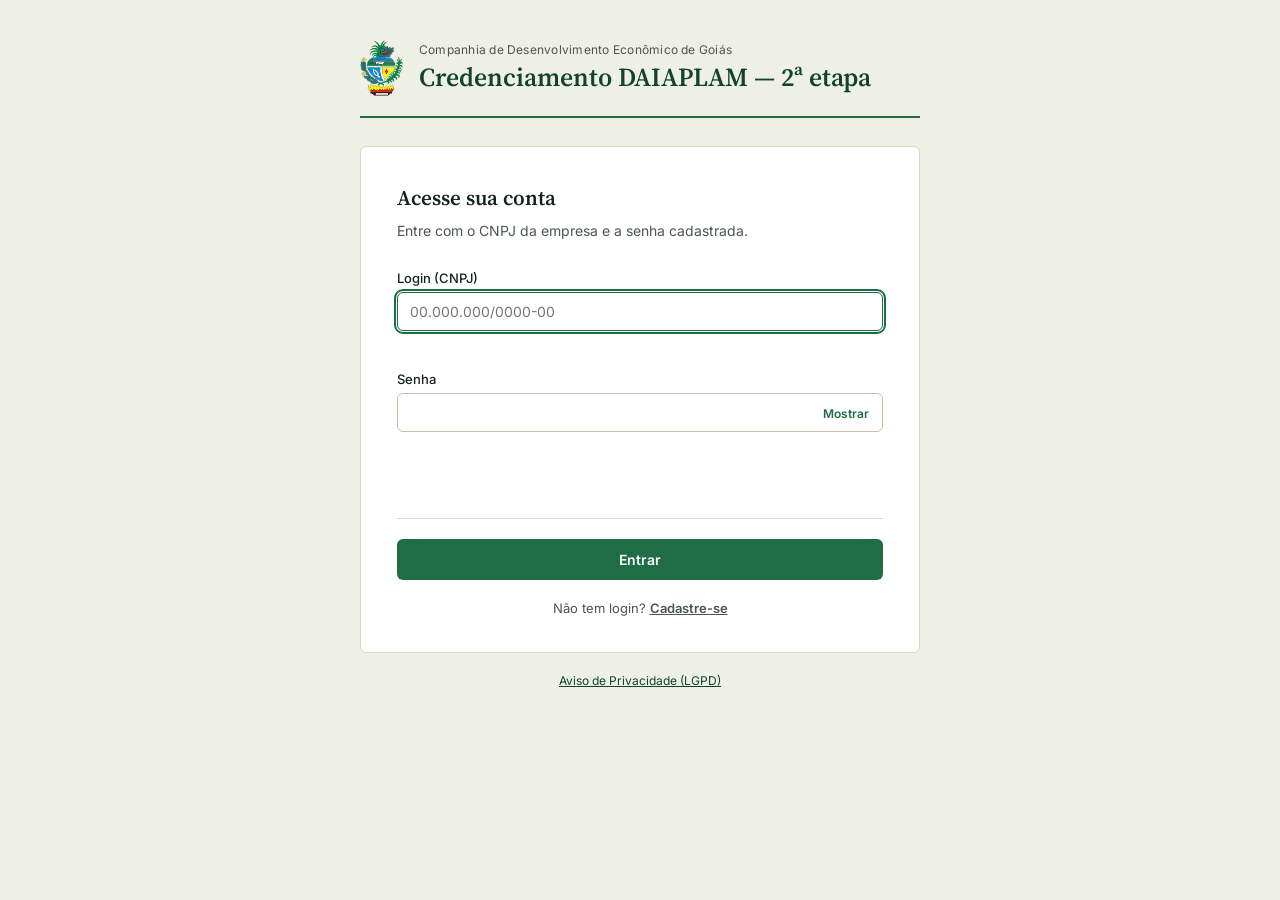
==== commit e0254f48: "Credenciamento DAIAPLAM: cópia adaptada do DIANOT" ====
--- a/frontend/index.html
+++ b/frontend/index.html
@@ -3,7 +3,10 @@
 <head>
   <meta charset="UTF-8">
   <meta name="viewport" content="width=device-width, initial-scale=1.0">
-  <title>Entrar — Credenciamento DIANOT</title>
+  <title>Entrar — Credenciamento DAIAPLAM</title>
+  <link rel="icon" href="favicon.ico" sizes="any">
+  <link rel="icon" href="assets/favicon.png" type="image/png">
+  <link rel="apple-touch-icon" href="assets/apple-touch-icon.png">
   <link rel="stylesheet" href="css/style.css">
   <script src="js/config.js"></script>
 </head>
@@ -13,7 +16,7 @@
       <a class="letterhead__home" href="index.html" title="Voltar para a tela inicial"><img class="letterhead__mark" src="assets/brasao_codego.png" alt="CODEGO"></a>
       <div class="letterhead__text">
         <p class="letterhead__org">Companhia de Desenvolvimento Econômico de Goiás</p>
-        <h1 class="letterhead__title">Credenciamento DIANOT — 2ª etapa</h1>
+        <h1 class="letterhead__title">Credenciamento DAIAPLAM — 2ª etapa</h1>
       </div>
     </header>
     <main class="card card--narrow">
--- a/frontend/css/style.css
+++ b/frontend/css/style.css
@@ -156,6 +156,37 @@
   color: var(--ink);
 }
 
+/* Título do formulário: nome oficial do edital, longo e em caixa alta */
+.card__title--edital {
+  font-size: 18px;
+  line-height: 1.4;
+  letter-spacing: 0.01em;
+  text-wrap: balance;
+}
+
+/* Empresa logada, logo abaixo do título do formulário */
+.empresa-logada {
+  margin: 12px 0 28px;
+  font-size: 14px;
+  line-height: 1.6;
+  color: var(--ink-soft);
+}
+
+.empresa-logada[hidden] {
+  display: none;
+}
+
+.empresa-logada dt {
+  display: inline;
+  font-weight: 600;
+  color: var(--ink);
+}
+
+.empresa-logada dd {
+  display: inline;
+  margin: 0;
+}
+
 .card__desc {
   margin: 0 0 28px;
   color: var(--ink-soft);
@@ -1136,6 +1167,26 @@
   color: var(--ink);
 }
 
+.doc-upload__situacao {
+  display: inline-block;
+  padding: 1px 8px;
+  border-radius: 999px;
+  font-size: 11px;
+  font-weight: 600;
+  text-transform: uppercase;
+  vertical-align: 1px;
+}
+
+.doc-upload__situacao.is-pendente {
+  background: #f6eedc;
+  color: var(--gold-dark);
+}
+
+.doc-upload__situacao.is-ok {
+  background: #e3efe8;
+  color: var(--primary-dark);
+}
+
 .doc-upload__opcional {
   display: inline-block;
   padding: 1px 8px;
@@ -1229,6 +1280,20 @@
   display: none;
 }
 
+/* Item ainda bloqueado: só libera depois do envio dos itens obrigatórios anteriores */
+.doc-upload__zona.is-bloqueado {
+  border-style: solid;
+  border-color: var(--border);
+  background: #f4f4f1;
+  cursor: not-allowed;
+}
+
+.doc-upload__zona.is-bloqueado .doc-upload__acao {
+  border-color: var(--border-strong);
+  background: transparent;
+  color: var(--ink-soft);
+}
+
 .doc-upload__acao {
   padding: 7px 12px;
   border: 1px solid var(--primary);
@@ -1247,6 +1312,20 @@
 .doc-upload__dica {
   color: var(--ink-soft);
   font-size: 12px;
+}
+
+/* Aviso de que os itens seguintes aparecem depois do envio do item pendente */
+.doc-upload:has(+ .doc-upload__nota) {
+  margin-bottom: 0;
+}
+
+.doc-upload__nota {
+  margin: -10px 0 0;
+  padding: 12px 16px;
+  border-left: 3px solid var(--border-strong);
+  background: #f4f4f1;
+  color: var(--ink-soft);
+  font-size: 13px;
 }
 
 .doc-upload__zona:focus-within {
@@ -1320,6 +1399,16 @@
   margin-bottom: 16px;
 }
 
+/* Título das declarações dos anexos no mesmo padrão dos cards: "ANEXO IX" pequeno acima do
+   título; a linha de cima separa da seção anterior. */
+.anexo-titulo {
+  margin: 32px 0 16px;
+  padding-top: 20px;
+  border-top: 1px solid var(--border);
+  font-size: inherit;
+  font-weight: inherit;
+}
+
 .field__sufixo {
   display: flex;
   align-items: center;
@@ -1390,9 +1479,8 @@
 }
 
 .declaracao__assinatura {
-  margin-top: 28px !important;
-  padding-top: 10px;
-  border-top: 1px solid var(--border-strong);
+  /* Sem linha nem espaço de assinatura: só o nome e os dados da empresa. */
+  margin-top: 14px !important;
   max-width: 360px;
   margin-left: auto;
   margin-right: auto;
@@ -1427,8 +1515,25 @@
   text-align: left;
 }
 
+/* Anexo IX: título e itens numerados da declaração */
+.declaracao__texto .declaracao__titulo {
+  font-weight: 700;
+  text-align: center;
+}
+
+.declaracao__itens {
+  margin: 0 0 14px;
+  padding-left: 24px;
+}
+
+.declaracao__itens li {
+  margin-bottom: 8px;
+  text-align: justify;
+  hyphens: auto;
+}
+
 .declaracao__texto .declaracao__assinatura {
-  margin: 28px auto 14px;
+  margin: 14px auto 14px;
 }
 
 .ciencia {
@@ -1440,6 +1545,16 @@
   gap: 12px 28px;
 }
 
+/* Título de um grupo de opções (ex.: forma de pagamento), no mesmo estilo dos rótulos */
+.campo-legenda {
+  width: 100%;
+  padding: 0;
+  margin-bottom: 2px;
+  font-size: 13px;
+  font-weight: 500;
+  color: var(--ink);
+}
+
 .ciencia__opcao {
   display: inline-flex;
   align-items: center;
@@ -1460,7 +1575,7 @@
   margin: 0;
 }
 
-/* Sessão no cabeçalho: empresa logada + Sair */
+/* Sessão no cabeçalho: botão Perfil (empresa logada), com o Sair dentro */
 .letterhead__text {
   min-width: 0; /* o título quebra linha em vez de empurrar o "Sair" para fora */
 }
@@ -1473,6 +1588,7 @@
   margin-left: auto;
 }
 
+/* Tela da equipe: nome do membro + "Sair" direto no cabeçalho */
 .letterhead__empresa {
   max-width: 260px;
   overflow: hidden;
@@ -1487,26 +1603,17 @@
   padding: 7px 14px;
   border: 1px solid var(--primary);
   border-radius: var(--radius);
+  background: var(--surface);
   color: var(--primary);
+  font: inherit;
   font-size: 13px;
   font-weight: 600;
   text-decoration: none;
-  transition: transform 160ms var(--ease-out), background-color 150ms ease;
-}
-
-.letterhead__sair:active {
-  transform: scale(0.97);
-}
-
-.letterhead__sair:focus-visible {
-  outline: 2px solid var(--gold);
-  outline-offset: 2px;
-}
-
-@media (hover: hover) and (pointer: fine) {
-  .letterhead__sair:hover {
-    background: var(--paper);
-  }
+  cursor: pointer;
+}
+
+.letterhead__sair:hover {
+  background: var(--paper);
 }
 
 @media (max-width: 720px) {
@@ -1515,6 +1622,110 @@
   }
 }
 
+/* Botão "Perfil" (empresa logada) e o menu com os dados do cadastro e o "Sair" */
+.perfil {
+  position: relative;
+}
+
+.perfil__botao {
+  display: flex;
+  align-items: center;
+  gap: 8px;
+  max-width: 300px;
+  padding: 8px 12px 8px 14px;
+  border: 1px solid var(--border-strong);
+  border-radius: 999px;
+  background: var(--surface);
+  color: var(--ink);
+  font: inherit;
+  font-size: 13px;
+  cursor: pointer;
+  transition: border-color 150ms ease;
+}
+
+.perfil__botao:hover,
+.perfil__botao[aria-expanded="true"] {
+  border-color: var(--primary);
+}
+
+.perfil__botao:focus-visible {
+  outline: 2px solid var(--gold);
+  outline-offset: 2px;
+}
+
+.perfil__nome {
+  overflow: hidden;
+  text-overflow: ellipsis;
+  white-space: nowrap;
+}
+
+.perfil__seta {
+  color: var(--ink-soft);
+  font-size: 11px;
+}
+
+.perfil__menu {
+  position: absolute;
+  top: calc(100% + 8px);
+  right: 0;
+  z-index: 20;
+  width: 280px;
+  padding: 14px 16px;
+  border: 1px solid var(--border-strong);
+  border-radius: var(--radius);
+  background: var(--surface);
+  box-shadow: 0 8px 24px rgba(22, 36, 28, 0.12);
+}
+
+.perfil__dados {
+  margin: 0 0 14px;
+  font-size: 13px;
+}
+
+.perfil__dados dt {
+  color: var(--ink-soft);
+  font-size: 11px;
+  text-transform: uppercase;
+  letter-spacing: 0.03em;
+}
+
+.perfil__dados dd {
+  margin: 0 0 8px;
+  color: var(--ink);
+  overflow-wrap: anywhere;
+}
+
+.perfil__sair {
+  display: block;
+  padding: 8px 14px;
+  border: 1px solid var(--primary);
+  border-radius: var(--radius);
+  color: var(--primary);
+  font-size: 13px;
+  font-weight: 600;
+  text-align: center;
+  text-decoration: none;
+}
+
+.perfil__sair:hover {
+  background: var(--paper);
+}
+
+.perfil__sair:focus-visible {
+  outline: 2px solid var(--gold);
+  outline-offset: 2px;
+}
+
+@media (max-width: 720px) {
+  .perfil__nome {
+    display: none;
+  }
+
+  .perfil__botao {
+    padding-right: 8px;
+  }
+}
+
 @media (max-width: 480px) {
   .letterhead {
     gap: 12px;
@@ -1553,11 +1764,6 @@
 /* Incisos com tela própria (XI, XII, XIII) dentro do formulário */
 .inciso-link {
   margin: 28px 0 8px;
-}
-
-/* Cronograma logo abaixo do título do Anexo VI, antes dos campos da declaração */
-.inciso-link--topo {
-  margin: 0 0 24px;
 }
 
 .inciso-link--separado {
@@ -1675,6 +1881,45 @@
 
 .inciso-painel[hidden] {
   display: none;
+  opacity: 0;
+  transform: translateY(-8px) scaleY(0.98);
+}
+
+/* Ao abrir, o conteúdo do anexo desce suavemente a partir do card; ao fechar, faz o
+   caminho de volta antes de sumir (allow-discrete segura o display: none até o fim). */
+.inciso-painel {
+  transform-origin: top;
+  transition: opacity 280ms var(--ease-out), transform 280ms var(--ease-out),
+    display 280ms allow-discrete;
+}
+
+/* "Próximo" fecha o painel sem animação: a página já vai rolar até o anexo seguinte, e o
+   painel sumindo no meio do caminho mudaria o ponto de chegada. */
+.inciso-painel.sem-animacao {
+  transition: none;
+}
+
+@starting-style {
+  .inciso-painel {
+    opacity: 0;
+    transform: translateY(-8px) scaleY(0.98);
+  }
+}
+
+@media (prefers-reduced-motion: reduce) {
+  .inciso-painel {
+    transition: opacity 200ms ease, display 200ms allow-discrete;
+  }
+
+  .inciso-painel[hidden] {
+    transform: none;
+  }
+
+  @starting-style {
+    .inciso-painel {
+      transform: none;
+    }
+  }
 }
 
 .inciso-painel iframe {
@@ -1702,16 +1947,111 @@
   margin-top: 8px;
 }
 
-.envio-final__pendencias {
-  margin: 4px 0 14px;
-  padding-left: 20px;
-  font-size: 14px;
-  color: var(--ink-soft);
-}
-
-.envio-final__pendencias li {
-  margin-bottom: 4px;
-}
+/* Textos de responsabilidade: no início do formulário e, no fim, com o "Li e Concordo" */
+.termo-responsabilidade {
+  margin: 0 0 24px;
+  padding: 16px 18px;
+  border: 1px solid var(--border-strong);
+  border-left: 4px solid var(--gold);
+  border-radius: var(--radius);
+  background: #fbf8f0;
+}
+
+.termo-responsabilidade p {
+  margin: 0 0 10px;
+  font-size: 13px;
+  line-height: 1.55;
+  color: var(--ink);
+  text-align: justify;
+  hyphens: auto;
+}
+
+.termo-responsabilidade__titulo {
+  margin: 0 0 10px;
+  font-family: var(--font-serif);
+  font-size: 15px;
+  font-weight: 600;
+  color: var(--ink);
+}
+
+.termo-responsabilidade--final {
+  margin: 8px 0 16px;
+}
+
+.termo-responsabilidade__aceite {
+  margin-top: 6px;
+  font-weight: 600;
+}
+
+/* Checklist do credenciamento (Finalizar credenciamento): lista completa e discreta,
+   com ✓ no que já foi feito. */
+.checklist {
+  list-style: none;
+  margin: 2px 0 14px;
+  padding: 0;
+  font-size: 13px;
+  color: var(--ink-soft);
+}
+
+.checklist__item {
+  position: relative;
+  padding: 2px 0 2px 18px;
+  line-height: 1.45;
+  break-inside: avoid;
+}
+
+@media (min-width: 640px) {
+  .checklist {
+    columns: 2;
+    column-gap: 28px;
+  }
+}
+
+/* Verde (✓) para o que já foi feito; vermelho (ponto cheio, que não parece botão) para o
+   que ainda falta; cinza para os opcionais ainda não enviados. */
+.checklist__item::before {
+  position: absolute;
+  left: 5px;
+  top: 0.6em;
+  width: 6px;
+  height: 6px;
+  border-radius: 50%;
+  content: "";
+  background: var(--danger);
+}
+
+.checklist__item.is-pendente {
+  color: var(--danger);
+}
+
+.checklist__item.is-opcional::before {
+  background: var(--border-strong);
+}
+
+.checklist__item.is-feito {
+  color: var(--primary);
+}
+
+.checklist__item.is-feito::before {
+  content: "✓";
+  left: 2px;
+  top: 0.15em;
+  width: auto;
+  height: auto;
+  border-radius: 0;
+  background: none;
+  font-size: 13px;
+  font-weight: 700;
+  color: var(--primary);
+}
+
+.checklist__detalhe {
+  display: block;
+  font-size: 12px;
+  color: var(--danger);
+  opacity: 0.85;
+}
+
 
 /* Indicador do salvamento automático do formulário principal */
 .autosalvar {
@@ -1838,13 +2178,47 @@
   display: none;
 }
 
-/* Anterior / Página X de Y / Próxima, embaixo da página do anexo */
+/* Troca de página nos anexos com várias páginas: a nova surge com um fade rápido */
+[data-anexo-paginas] .anexo-imagem {
+  transition: opacity 240ms var(--ease-out);
+}
+
+@starting-style {
+  [data-anexo-paginas] .anexo-imagem {
+    opacity: 0;
+  }
+}
+
+/* ‹ Página X de Y ›, centralizado embaixo da página do anexo */
 .anexo-paginacao {
   display: flex;
   align-items: center;
-  justify-content: space-between;
-  gap: 12px;
+  justify-content: center;
+  gap: 10px;
   margin-top: 12px;
+}
+
+.anexo-paginacao__seta {
+  width: 32px;
+  height: 32px;
+  padding: 0;
+  border: 1px solid var(--border-strong);
+  border-radius: 50%;
+  background: var(--surface);
+  color: var(--ink);
+  font-size: 18px;
+  line-height: 1;
+  cursor: pointer;
+}
+
+.anexo-paginacao__seta:hover:not(:disabled) {
+  border-color: var(--primary);
+  color: var(--primary);
+}
+
+.anexo-paginacao__seta:disabled {
+  opacity: 0.35;
+  cursor: default;
 }
 
 .anexo-paginacao__indicador {
@@ -1861,10 +2235,7 @@
   text-align: center;
 }
 
-.anexo-paginacao .btn-secondary:disabled {
-  opacity: 0.4;
-  cursor: default;
-}
+
 
 .anexo-imagem__fonte {
   margin: 10px 0 0;
@@ -1877,14 +2248,15 @@
 }
 
 /* "Fechar" no fim de cada painel (Anexo II e incisos XI, XII e XIII) */
-.inciso-painel__fechar {
+/* "Próximo: Anexo X →" no fim de cada painel: leva ao anexo seguinte */
+.inciso-painel__proximo {
   display: block;
   margin: 20px 0 0 auto;
-  padding: 8px 14px;
+  padding: 9px 16px;
   border: 1px solid var(--primary);
   border-radius: var(--radius);
-  background: var(--surface);
-  color: var(--primary);
+  background: var(--primary);
+  color: var(--surface);
   font-family: var(--font-sans);
   font-size: 13px;
   font-weight: 600;
@@ -1892,23 +2264,23 @@
   transition: transform 160ms var(--ease-out), background-color 150ms ease;
 }
 
-.inciso-painel__fechar:active {
+.inciso-painel__proximo:active {
   transform: scale(0.97);
 }
 
-.inciso-painel__fechar:focus-visible {
+.inciso-painel__proximo:focus-visible {
   outline: 2px solid var(--gold);
   outline-offset: 2px;
 }
 
 @media (hover: hover) and (pointer: fine) {
-  .inciso-painel__fechar:hover {
-    background: var(--paper);
+  .inciso-painel__proximo:hover {
+    background: var(--primary-dark);
   }
 }
 
 @media (prefers-reduced-motion: reduce) {
-  .inciso-painel__fechar:active {
+  .inciso-painel__proximo:active {
     transform: none;
   }
 }
@@ -2103,6 +2475,51 @@
   margin: 0;
 }
 
+/* Tela da equipe: diferenças entre um envio e o anterior */
+.det-mudancas {
+  margin: 6px 0 4px;
+  padding: 8px 12px;
+  border-left: 3px solid var(--gold-dark);
+  background: #f6eedc;
+  border-radius: 0 var(--radius) var(--radius) 0;
+}
+
+.det-mudancas ul {
+  margin: 4px 0 0;
+  padding-left: 18px;
+  font-size: 13px;
+}
+
+.det-mudancas__vazio {
+  margin: 4px 0;
+}
+
+/* Tela da equipe: apagar cadastro (ex.: de teste) */
+.det-apagar .field__hint {
+  margin: 0 0 10px;
+}
+
+.btn-perigo {
+  background: transparent;
+  color: var(--danger);
+  border: 1px solid var(--danger);
+  border-radius: var(--radius);
+  padding: 8px 14px;
+  font-family: var(--font-sans);
+  font-size: 13px;
+  font-weight: 600;
+  cursor: pointer;
+}
+
+.btn-perigo:hover {
+  background: #fbeceb;
+}
+
+.btn-perigo:disabled {
+  opacity: 0.6;
+  cursor: default;
+}
+
 .det-linha {
   display: grid;
   grid-template-columns: 240px 1fr;
@@ -2231,6 +2648,39 @@
   align-items: center;
   gap: 10px;
   font-size: 17px;
+}
+
+/* EVTF, Opção 1: modelo oficial em Excel para baixar antes de enviar */
+.modelo-download {
+  margin: 4px 0 18px;
+  padding: 14px 16px;
+  border: 1px solid var(--border);
+  border-radius: var(--radius);
+  background: var(--surface);
+}
+
+.modelo-download p {
+  margin: 0 0 10px;
+  font-size: 14px;
+}
+
+.modelo-download ol {
+  margin: 0 0 14px;
+  padding-left: 22px;
+  font-size: 14px;
+}
+
+.modelo-download li + li {
+  margin-top: 4px;
+}
+
+.modelo-download .btn-secondary {
+  display: inline-block;
+  text-decoration: none;
+}
+
+.modelo-download .field__hint {
+  margin: 10px 0 0;
 }
 
 /* EVTF: dois botões para escolher entre enviar o arquivo pronto (Opção 1)
@@ -2286,17 +2736,18 @@
 }
 
 /* Anexo IV no formulário: do distrito de interesse até o CNAE, num bloco próprio */
+/* Mesmo visual dos cards dos anexos (borda, cantos, "ANEXO IV" pequeno acima do título) */
 .anexo-secao {
-  margin-top: 28px;
-  padding: 18px 20px 20px;
-  border: 1px solid var(--border);
-  border-radius: 6px;
+  margin-top: 10px;
+  padding: 16px 18px 20px;
+  border: 1px solid var(--border-strong);
+  border-radius: var(--radius);
 }
 
 .anexo-secao .anexo-secao__titulo {
   margin: 0;
-  padding-top: 0;
-  border-top: none;
+  font-size: inherit;
+  font-weight: inherit;
 }
 
 .anexo-secao__titulo + .section-title {
@@ -2320,3 +2771,65 @@
   font-weight: 600;
   letter-spacing: 0.02em;
 }
+
+/* Pop-up da "Responsabilidade pelo preenchimento": aparece ao entrar, com o fundo desfocado,
+   até a empresa declarar ciência e clicar em Continuar. Depois volta a ser um bloco comum. */
+.termo-fundo { display: contents; }
+.termo-fundo .termo-responsabilidade__acoes { display: none; }
+.termo-fundo.is-modal {
+  display: flex;
+  position: fixed;
+  inset: 0;
+  z-index: 1000;
+  align-items: center;
+  justify-content: center;
+  padding: 16px;
+  background: rgba(20, 24, 31, 0.45);
+  -webkit-backdrop-filter: blur(6px);
+  backdrop-filter: blur(6px);
+}
+.termo-fundo.is-modal .termo-responsabilidade {
+  width: 100%;
+  max-width: 640px;
+  max-height: calc(100vh - 32px);
+  overflow-y: auto;
+  margin: 0;
+  background: #fff;
+  box-shadow: 0 18px 50px rgba(0, 0, 0, 0.3);
+}
+.termo-fundo.is-modal .termo-responsabilidade__acoes {
+  display: flex;
+  justify-content: flex-end;
+  margin-top: 8px;
+}
+html.termo-aberto, html.termo-aberto body { overflow: hidden; }
+
+/* Endereço em campos separados (js/endereco.js) */
+.endereco__rotulo {
+  margin: 0 0 6px;
+  font-size: 13px;
+  font-weight: 600;
+  color: var(--ink);
+}
+.endereco .field__hint { margin: 0 0 10px; }
+.endereco__grade {
+  display: grid;
+  grid-template-columns: repeat(12, 1fr);
+  gap: 14px 16px;
+}
+.endereco__campo { min-width: 0; }
+.endereco__campo input,
+.endereco__campo select { width: 100%; }
+.endereco__cep { grid-column: span 4; }
+.endereco__log { grid-column: span 8; }
+.endereco__num { grid-column: span 3; }
+.endereco__comp { grid-column: span 9; }
+.endereco__bairro { grid-column: span 5; }
+.endereco__cidade { grid-column: span 5; }
+.endereco__uf { grid-column: span 2; }
+.endereco__cep .field__hint { margin: 4px 0 0; min-height: 0; }
+@media (max-width: 640px) {
+  .endereco__cep, .endereco__log, .endereco__comp, .endereco__bairro, .endereco__cidade { grid-column: span 12; }
+  .endereco__num { grid-column: span 6; }
+  .endereco__uf { grid-column: span 6; }
+}
